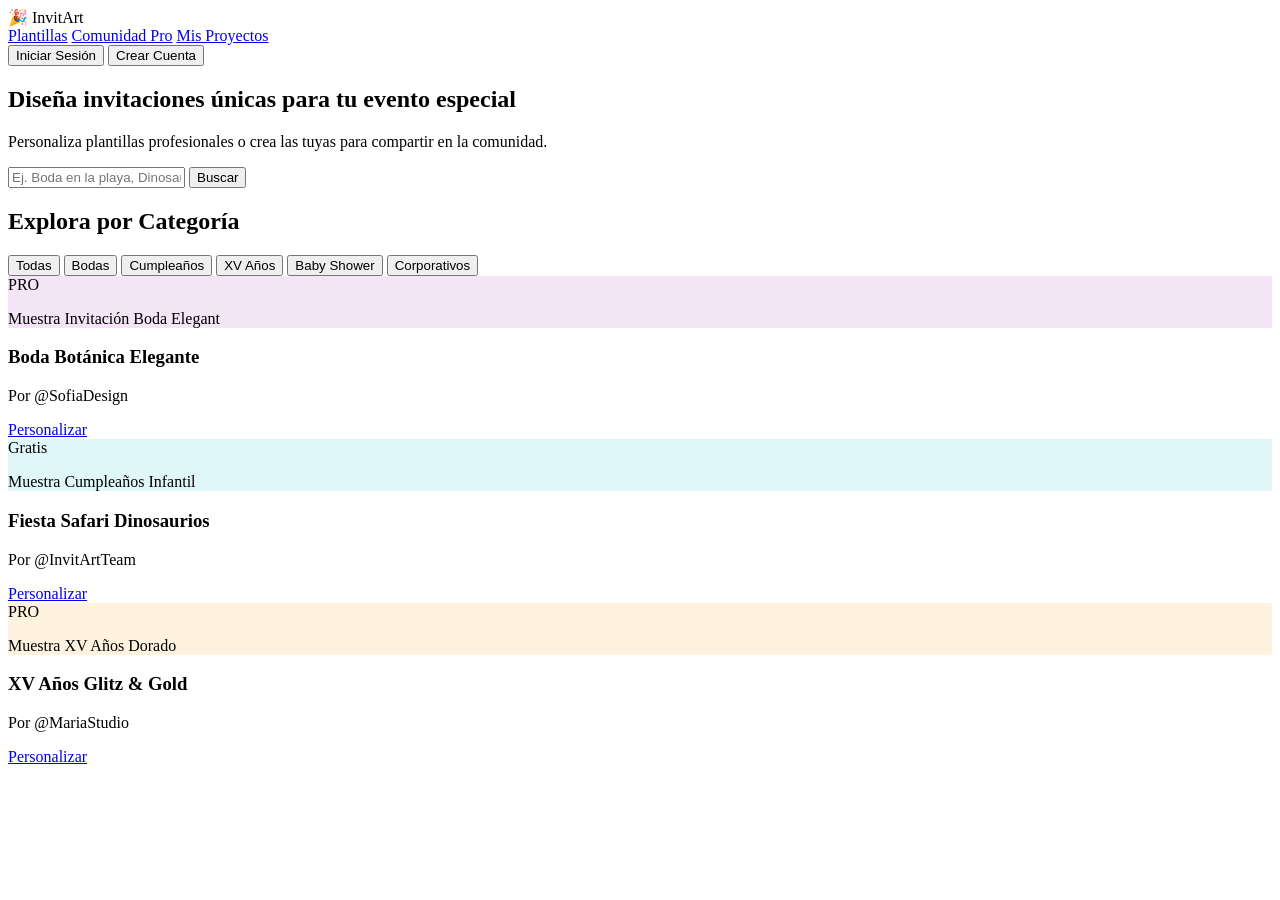
==== index.html @ 165fc19b "Add initial HTML and CSS files for InvitArt project" ====
<!DOCTYPE html>
<html lang="es">
<head>
  <meta charset="UTF-8">
  <meta name="viewport" content="width=device-width, initial-scale=1.0">
  <title>InvitArt - Crea Invitaciones Increíbles</title>
  <link rel="stylesheet" href="css/main.css">
</head>
<body>

  <!-- 1. Encabezado y Navegación -->
  <header class="navbar">
    <div class="logo">🎉 InvitArt</div>
    <nav class="nav-links">
      <a href="#catalogo">Plantillas</a>
      <a href="#comunidad">Comunidad Pro</a>
      <a href="proyectos.html">Mis Proyectos</a>
    </nav>
    <div class="auth-buttons">
      <button class="btn-secondary">Iniciar Sesión</button>
      <button class="btn-primary">Crear Cuenta</button>
    </div>
  </header>

  <!-- 2. Hero Section con Buscador -->
  <section class="hero">
    <h1>Diseña invitaciones únicas para tu evento especial</h1>
    <p>Personaliza plantillas profesionales o crea las tuyas para compartir en la comunidad.</p>
    
    <div class="search-bar">
      <input type="text" placeholder="Ej. Boda en la playa, Dinosaurios, XV Años...">
      <button class="btn-primary">Buscar</button>
    </div>
  </section>

  <!-- 3. Catálogo de Categorías -->
  <main id="catalogo" class="catalog-container">
    <h2>Explora por Categoría</h2>
    
    <div class="category-tags">
      <button class="tag active">Todas</button>
      <button class="tag">Bodas</button>
      <button class="tag">Cumpleaños</button>
      <button class="tag">XV Años</button>
      <button class="tag">Baby Shower</button>
      <button class="tag">Corporativos</button>
    </div>

    <!-- Grid de Plantillas -->
    <div class="template-grid">
      
      <!-- Card 1 -->
      <div class="card">
        <div class="card-image" style="background-color: #f3e5f5;">
          <span class="badge pro">PRO</span>
          <p>Muestra Invitación Boda Elegant</p>
        </div>
        <div class="card-info">
          <h3>Boda Botánica Elegante</h3>
          <p>Por <span>@SofiaDesign</span></p>
          <a href="editor.html" class="btn-edit">Personalizar</a>
        </div>
      </div>

      <!-- Card 2 -->
      <div class="card">
        <div class="card-image" style="background-color: #e0f7fa;">
          <span class="badge free">Gratis</span>
          <p>Muestra Cumpleaños Infantil</p>
        </div>
        <div class="card-info">
          <h3>Fiesta Safari Dinosaurios</h3>
          <p>Por <span>@InvitArtTeam</span></p>
          <a href="editor.html" class="btn-edit">Personalizar</a>
        </div>
      </div>

      <!-- Card 3 -->
      <div class="card">
        <div class="card-image" style="background-color: #fff3e0;">
          <span class="badge pro">PRO</span>
          <p>Muestra XV Años Dorado</p>
        </div>
        <div class="card-info">
          <h3>XV Años Glitz & Gold</h3>
          <p>Por <span>@MariaStudio</span></p>
          <a href="editor.html" class="btn-edit">Personalizar</a>
        </div>
      </div>

    </div>
  </main>

</body>
</html>
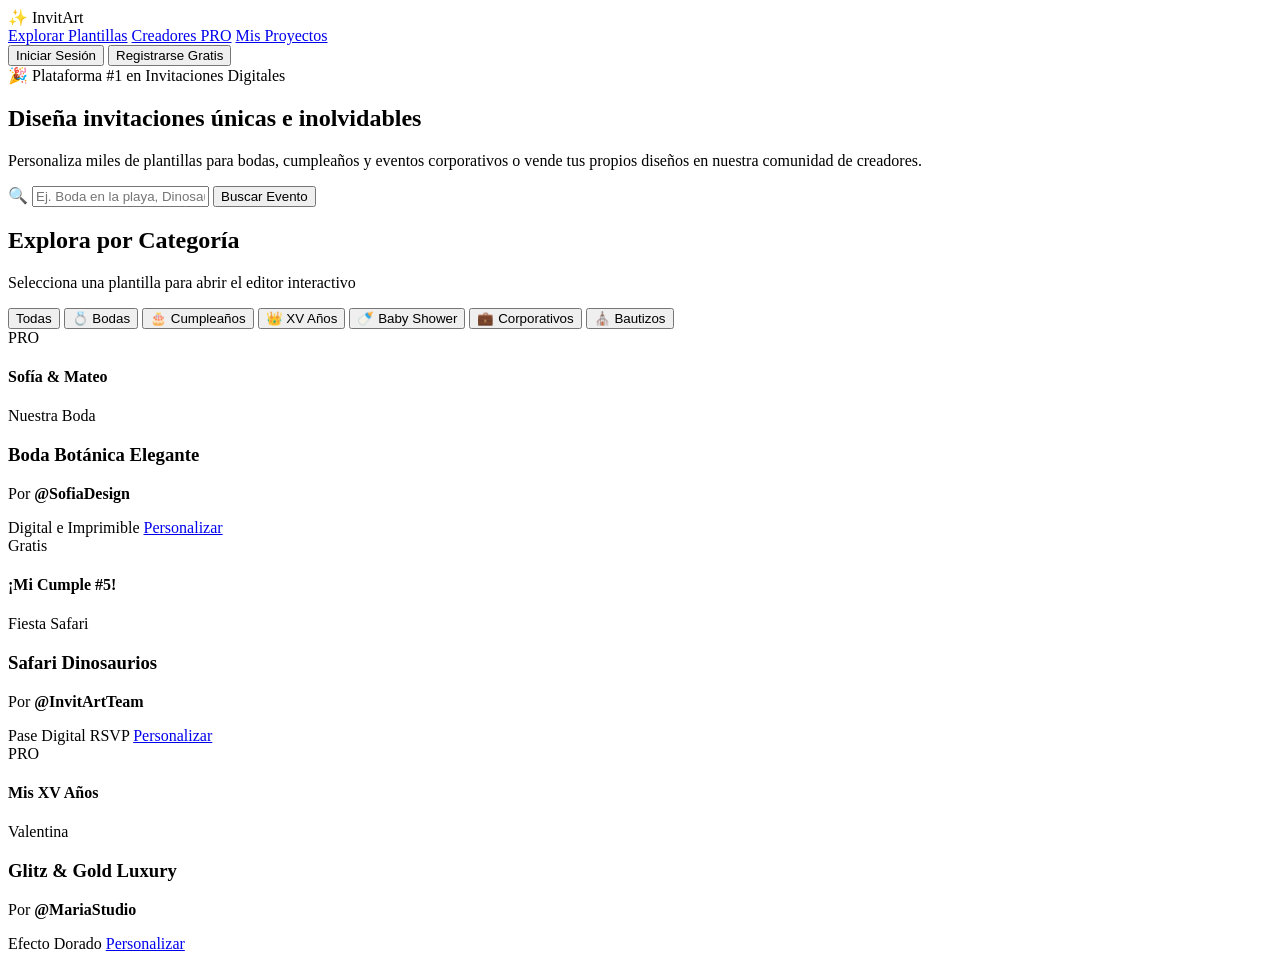
==== commit c0a18188: "mejora" ====
--- a/index.html
+++ b/index.html
@@ -3,88 +3,125 @@
 <head>
   <meta charset="UTF-8">
   <meta name="viewport" content="width=device-width, initial-scale=1.0">
-  <title>InvitArt - Crea Invitaciones Increíbles</title>
+  <title>InvitArt | Crea y Personaliza Invitaciones para tus Eventos</title>
+  
+  <!-- Fuente Google Fonts (Inter) -->
+  <link rel="preconnect" href="https://fonts.googleapis.com">
+  <link rel="preconnect" href="https://fonts.gstatic.com" crossorigin>
+  <link href="https://fonts.googleapis.com/css2?family=Inter:wght@400;500;600;700;800&display=swap" rel="stylesheet">
+  
+  <!-- Estilos CSS -->
   <link rel="stylesheet" href="css/main.css">
 </head>
 <body>
 
-  <!-- 1. Encabezado y Navegación -->
+  <!-- Navegación -->
   <header class="navbar">
-    <div class="logo">🎉 InvitArt</div>
+    <div class="logo">
+      <span class="logo-icon">✨</span> InvitArt
+    </div>
     <nav class="nav-links">
-      <a href="#catalogo">Plantillas</a>
-      <a href="#comunidad">Comunidad Pro</a>
+      <a href="#catalogo" class="active">Explorar Plantillas</a>
+      <a href="#comunidad">Creadores PRO</a>
       <a href="proyectos.html">Mis Proyectos</a>
     </nav>
     <div class="auth-buttons">
       <button class="btn-secondary">Iniciar Sesión</button>
-      <button class="btn-primary">Crear Cuenta</button>
+      <button class="btn-primary">Registrarse Gratis</button>
     </div>
   </header>
 
-  <!-- 2. Hero Section con Buscador -->
+  <!-- Hero Section -->
   <section class="hero">
-    <h1>Diseña invitaciones únicas para tu evento especial</h1>
-    <p>Personaliza plantillas profesionales o crea las tuyas para compartir en la comunidad.</p>
-    
-    <div class="search-bar">
-      <input type="text" placeholder="Ej. Boda en la playa, Dinosaurios, XV Años...">
-      <button class="btn-primary">Buscar</button>
+    <div class="hero-content">
+      <span class="badge-hero">🎉 Plataforma #1 en Invitaciones Digitales</span>
+      <h1>Diseña invitaciones únicas e inolvidables</h1>
+      <p>Personaliza miles de plantillas para bodas, cumpleaños y eventos corporativos o vende tus propios diseños en nuestra comunidad de creadores.</p>
+      
+      <!-- Buscador Inteligente -->
+      <div class="search-box">
+        <span class="search-icon">🔍</span>
+        <input type="text" placeholder="Ej. Boda en la playa, Dinosaurios, Baby Shower...">
+        <button class="btn-primary">Buscar Evento</button>
+      </div>
     </div>
   </section>
 
-  <!-- 3. Catálogo de Categorías -->
-  <main id="catalogo" class="catalog-container">
-    <h2>Explora por Categoría</h2>
+  <!-- Catálogo de Plantillas -->
+  <main id="catalogo" class="catalog-section">
+    <div class="catalog-header">
+      <h2>Explora por Categoría</h2>
+      <p>Selecciona una plantilla para abrir el editor interactivo</p>
+    </div>
     
-    <div class="category-tags">
-      <button class="tag active">Todas</button>
-      <button class="tag">Bodas</button>
-      <button class="tag">Cumpleaños</button>
-      <button class="tag">XV Años</button>
-      <button class="tag">Baby Shower</button>
-      <button class="tag">Corporativos</button>
+    <!-- Filtros por Tipo de Fiestas -->
+    <div class="category-filter">
+      <button class="filter-btn active">Todas</button>
+      <button class="filter-btn">💍 Bodas</button>
+      <button class="filter-btn">🎂 Cumpleaños</button>
+      <button class="filter-btn">👑 XV Años</button>
+      <button class="filter-btn">🍼 Baby Shower</button>
+      <button class="filter-btn">💼 Corporativos</button>
+      <button class="filter-btn">⛪ Bautizos</button>
     </div>
 
-    <!-- Grid de Plantillas -->
+    <!-- Grid de Tarjetas -->
     <div class="template-grid">
       
-      <!-- Card 1 -->
+      <!-- Tarjeta 1 (PRO) -->
       <div class="card">
-        <div class="card-image" style="background-color: #f3e5f5;">
-          <span class="badge pro">PRO</span>
-          <p>Muestra Invitación Boda Elegant</p>
+        <div class="card-preview preview-boda">
+          <span class="badge-tag pro">PRO</span>
+          <div class="preview-mockup">
+            <h4>Sofía & Mateo</h4>
+            <p>Nuestra Boda</p>
+          </div>
         </div>
-        <div class="card-info">
+        <div class="card-body">
           <h3>Boda Botánica Elegante</h3>
-          <p>Por <span>@SofiaDesign</span></p>
-          <a href="editor.html" class="btn-edit">Personalizar</a>
+          <p class="creator">Por <strong>@SofiaDesign</strong></p>
+          <div class="card-footer">
+            <span class="type-label">Digital e Imprimible</span>
+            <a href="editor.html" class="btn-action">Personalizar</a>
+          </div>
         </div>
       </div>
 
-      <!-- Card 2 -->
+      <!-- Tarjeta 2 (Gratis) -->
       <div class="card">
-        <div class="card-image" style="background-color: #e0f7fa;">
-          <span class="badge free">Gratis</span>
-          <p>Muestra Cumpleaños Infantil</p>
+        <div class="card-preview preview-infantil">
+          <span class="badge-tag free">Gratis</span>
+          <div class="preview-mockup">
+            <h4>¡Mi Cumple #5!</h4>
+            <p>Fiesta Safari</p>
+          </div>
         </div>
-        <div class="card-info">
-          <h3>Fiesta Safari Dinosaurios</h3>
-          <p>Por <span>@InvitArtTeam</span></p>
-          <a href="editor.html" class="btn-edit">Personalizar</a>
+        <div class="card-body">
+          <h3>Safari Dinosaurios</h3>
+          <p class="creator">Por <strong>@InvitArtTeam</strong></p>
+          <div class="card-footer">
+            <span class="type-label">Pase Digital RSVP</span>
+            <a href="editor.html" class="btn-action">Personalizar</a>
+          </div>
         </div>
       </div>
 
-      <!-- Card 3 -->
+      <!-- Tarjeta 3 (PRO) -->
       <div class="card">
-        <div class="card-image" style="background-color: #fff3e0;">
-          <span class="badge pro">PRO</span>
-          <p>Muestra XV Años Dorado</p>
+        <div class="card-preview preview-xv">
+          <span class="badge-tag pro">PRO</span>
+          <div class="preview-mockup">
+            <h4>Mis XV Años</h4>
+            <p>Valentina</p>
+          </div>
         </div>
-        <div class="card-info">
-          <h3>XV Años Glitz & Gold</h3>
-          <p>Por <span>@MariaStudio</span></p>
-          <a href="editor.html" class="btn-edit">Personalizar</a>
+        <div class="card-body">
+          <h3>Glitz & Gold Luxury</h3>
+          <p class="creator">Por <strong>@MariaStudio</strong></p>
+          <div class="card-footer">
+            <span class="type-label">Efecto Dorado</span>
+            <a href="editor.html" class="btn-action">Personalizar</a>
+          </div>
         </div>
       </div>
 
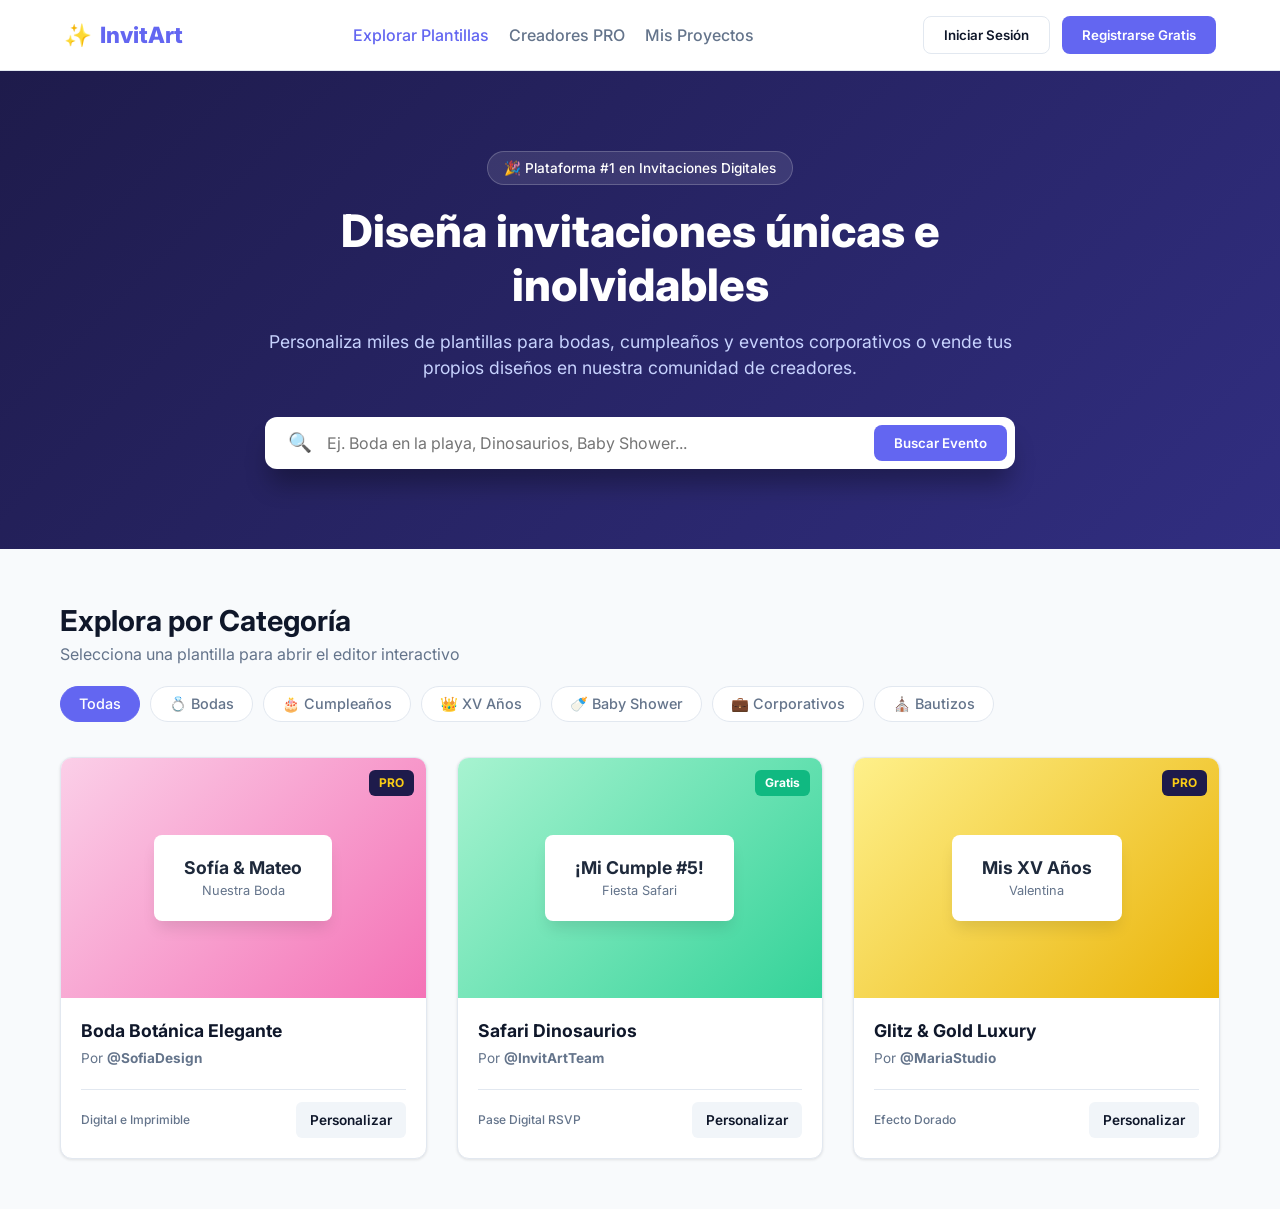
==== commit 4ffdb3d4: "index" ====
--- a/index.html
+++ b/index.html
@@ -11,7 +11,7 @@
   <link href="https://fonts.googleapis.com/css2?family=Inter:wght@400;500;600;700;800&display=swap" rel="stylesheet">
   
   <!-- Estilos CSS -->
-  <link rel="stylesheet" href="css/main.css">
+  <link rel="stylesheet" href="main.css">
 </head>
 <body>
 
--- a/main.css
+++ b/main.css
@@ -0,0 +1,305 @@
+/* --- Variables de Diseño y Paleta de Colores --- */
+:root {
+  --primary: #6366f1;
+  --primary-hover: #4f46e5;
+  --bg-main: #f8fafc;
+  --bg-card: #ffffff;
+  --text-dark: #0f172a;
+  --text-muted: #64748b;
+  --border-color: #e2e8f0;
+  --shadow-sm: 0 1px 3px rgba(0, 0, 0, 0.1);
+  --shadow-md: 0 10px 25px -5px rgba(0, 0, 0, 0.08);
+  --radius: 12px;
+}
+
+* {
+  box-sizing: border-box;
+  margin: 0;
+  padding: 0;
+  font-family: 'Inter', system-ui, sans-serif;
+}
+
+body {
+  background-color: var(--bg-main);
+  color: var(--text-dark);
+  line-height: 1.5;
+}
+
+/* --- Navegación --- */
+.navbar {
+  display: flex;
+  justify-content: space-between;
+  align-items: center;
+  padding: 1rem 5%;
+  background: white;
+  border-bottom: 1px solid var(--border-color);
+  position: sticky;
+  top: 0;
+  z-index: 100;
+}
+
+.logo {
+  font-size: 1.4rem;
+  font-weight: 800;
+  color: var(--primary);
+  display: flex;
+  align-items: center;
+  gap: 8px;
+}
+
+.nav-links {
+  display: flex;
+  gap: 20px;
+}
+
+.nav-links a {
+  text-decoration: none;
+  color: var(--text-muted);
+  font-weight: 500;
+  transition: color 0.2s;
+}
+
+.nav-links a.active, .nav-links a:hover {
+  color: var(--primary);
+}
+
+.auth-buttons {
+  display: flex;
+  gap: 12px;
+}
+
+/* --- Botones --- */
+.btn-primary {
+  background-color: var(--primary);
+  color: white;
+  border: none;
+  padding: 10px 20px;
+  border-radius: 8px;
+  font-weight: 600;
+  cursor: pointer;
+  transition: background 0.2s;
+}
+
+.btn-primary:hover {
+  background-color: var(--primary-hover);
+}
+
+.btn-secondary {
+  background: white;
+  border: 1px solid var(--border-color);
+  color: var(--text-dark);
+  padding: 10px 20px;
+  border-radius: 8px;
+  font-weight: 600;
+  cursor: pointer;
+}
+
+.btn-secondary:hover {
+  background-color: var(--bg-main);
+}
+
+/* --- Hero Section --- */
+.hero {
+  background: linear-gradient(135deg, #1e1b4b 0%, #312e81 100%);
+  color: white;
+  padding: 80px 20px;
+  text-align: center;
+}
+
+.hero-content {
+  max-width: 750px;
+  margin: 0 auto;
+}
+
+.badge-hero {
+  background: rgba(255, 255, 255, 0.1);
+  border: 1px solid rgba(255, 255, 255, 0.2);
+  padding: 6px 16px;
+  border-radius: 20px;
+  font-size: 0.85rem;
+  font-weight: 500;
+  display: inline-block;
+  margin-bottom: 20px;
+}
+
+.hero h1 {
+  font-size: 2.8rem;
+  font-weight: 800;
+  margin-bottom: 16px;
+  line-height: 1.2;
+}
+
+.hero p {
+  font-size: 1.1rem;
+  color: #c7d2fe;
+  margin-bottom: 35px;
+}
+
+/* Buscador */
+.search-box {
+  background: white;
+  padding: 8px;
+  border-radius: 12px;
+  display: flex;
+  align-items: center;
+  box-shadow: 0 20px 25px -5px rgba(0, 0, 0, 0.3);
+}
+
+.search-icon {
+  margin: 0 15px;
+  font-size: 1.2rem;
+}
+
+.search-box input {
+  flex: 1;
+  border: none;
+  outline: none;
+  font-size: 1rem;
+  color: var(--text-dark);
+}
+
+/* --- Catálogo y Filtros --- */
+.catalog-section {
+  max-width: 1200px;
+  margin: 50px auto;
+  padding: 0 20px;
+}
+
+.catalog-header h2 {
+  font-size: 1.8rem;
+  font-weight: 700;
+}
+
+.catalog-header p {
+  color: var(--text-muted);
+  margin-bottom: 20px;
+}
+
+.category-filter {
+  display: flex;
+  gap: 10px;
+  flex-wrap: wrap;
+  margin-bottom: 35px;
+}
+
+.filter-btn {
+  background: white;
+  border: 1px solid var(--border-color);
+  padding: 8px 18px;
+  border-radius: 20px;
+  font-size: 0.9rem;
+  font-weight: 500;
+  color: var(--text-muted);
+  cursor: pointer;
+  transition: all 0.2s;
+}
+
+.filter-btn.active, .filter-btn:hover {
+  background: var(--primary);
+  color: white;
+  border-color: var(--primary);
+}
+
+/* --- Grid de Tarjetas --- */
+.template-grid {
+  display: grid;
+  grid-template-columns: repeat(auto-fill, minmax(320px, 1fr));
+  gap: 30px;
+}
+
+.card {
+  background: var(--bg-card);
+  border-radius: var(--radius);
+  border: 1px solid var(--border-color);
+  overflow: hidden;
+  box-shadow: var(--shadow-sm);
+  transition: transform 0.2s, box-shadow 0.2s;
+}
+
+.card:hover {
+  transform: translateY(-5px);
+  box-shadow: var(--shadow-md);
+}
+
+.card-preview {
+  height: 240px;
+  position: relative;
+  display: flex;
+  align-items: center;
+  justify-content: center;
+}
+
+/* Diseños de muestra */
+.preview-boda { background: linear-gradient(135deg, #fbcfe8 0%, #f472b6 100%); }
+.preview-infantil { background: linear-gradient(135deg, #a7f3d0 0%, #34d399 100%); }
+.preview-xv { background: linear-gradient(135deg, #fef08a 0%, #eab308 100%); }
+
+.preview-mockup {
+  background: white;
+  padding: 20px 30px;
+  border-radius: 8px;
+  text-align: center;
+  box-shadow: 0 10px 15px -3px rgba(0,0,0,0.1);
+}
+
+.preview-mockup h4 { font-size: 1.1rem; color: #1e293b; }
+.preview-mockup p { font-size: 0.8rem; color: #64748b; }
+
+.badge-tag {
+  position: absolute;
+  top: 12px;
+  right: 12px;
+  padding: 4px 10px;
+  border-radius: 6px;
+  font-size: 0.75rem;
+  font-weight: 700;
+}
+
+.badge-tag.pro { background: #1e1b4b; color: #facc15; }
+.badge-tag.free { background: #10b981; color: white; }
+
+.card-body {
+  padding: 20px;
+}
+
+.card-body h3 {
+  font-size: 1.1rem;
+  font-weight: 700;
+  margin-bottom: 4px;
+}
+
+.creator {
+  font-size: 0.85rem;
+  color: var(--text-muted);
+  margin-bottom: 20px;
+}
+
+.card-footer {
+  display: flex;
+  justify-content: space-between;
+  align-items: center;
+  padding-top: 12px;
+  border-top: 1px solid var(--border-color);
+}
+
+.type-label {
+  font-size: 0.75rem;
+  color: var(--text-muted);
+  font-weight: 500;
+}
+
+.btn-action {
+  text-decoration: none;
+  background: #f1f5f9;
+  color: var(--text-dark);
+  padding: 8px 14px;
+  border-radius: 6px;
+  font-weight: 600;
+  font-size: 0.85rem;
+  transition: all 0.2s;
+}
+
+.btn-action:hover {
+  background: var(--primary);
+  color: white;
+}
